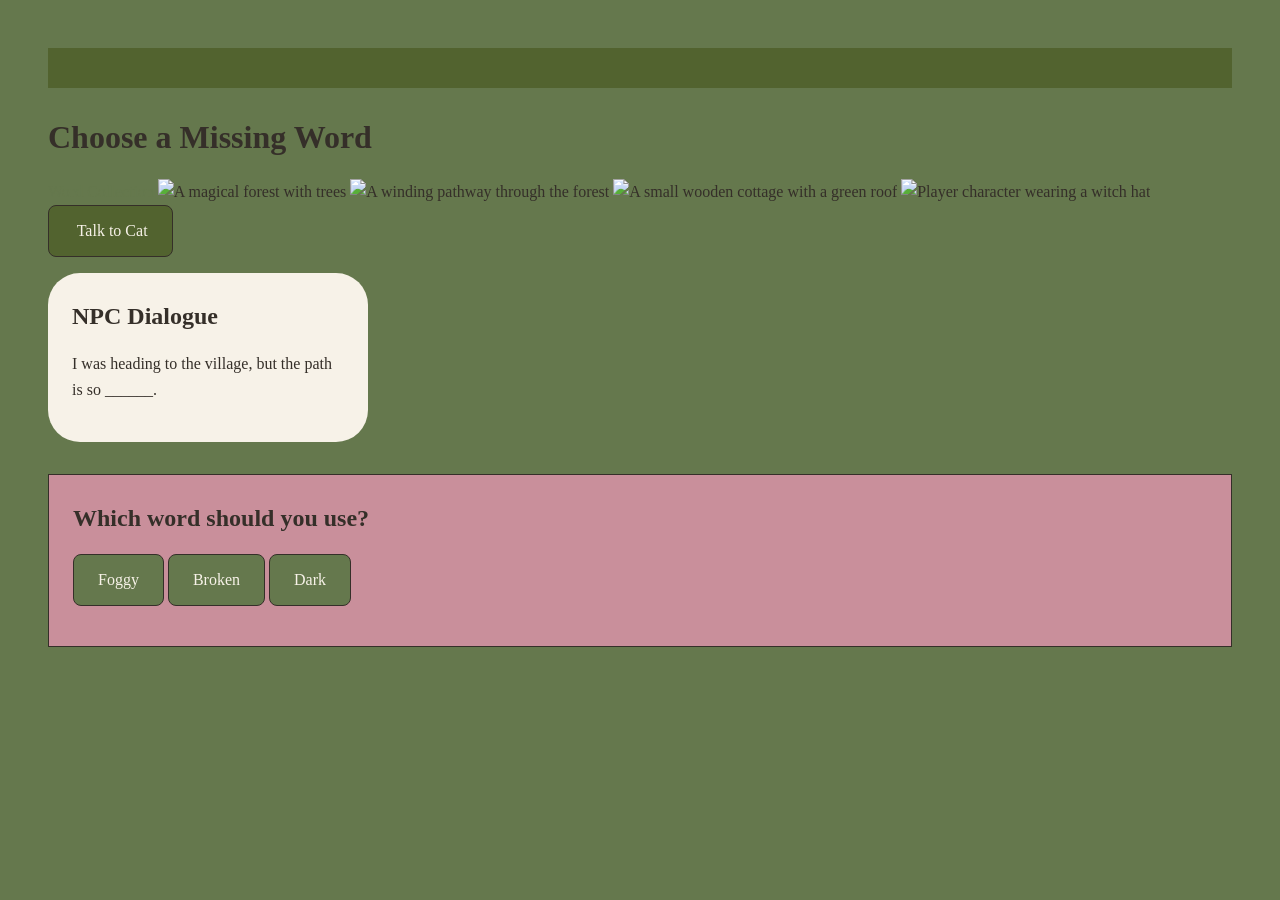
==== choose-word.html @ 4e04b7d5 "Add HTML structure and base CSS" ====
<!doctype html>
<html lang="en">
  <head>
    <meta charset="UTF-8" />
    <meta name="viewport" content="width=device-width, initial-scale=1.0" />
    <title>My Project</title>
    <link rel="stylesheet" href="style.css" />
  </head>
  <body>
    <!-- START BELOW -->
      <!-- MAIN GAME CONTENT -->

    <main>

        <!-- FOREST ENVIRONMENT -->

        <section id="forest">

            <h1>Choose a Missing Word</h1>

            <!-- WORD COLLECTION -->

            <a href="word-collection.html">

                Word Collection

            </a>

            <!-- FOREST BACKGROUND -->

            <img src="images/forest.png"

                 alt="A magical forest with trees">

            <!-- FOREST PATHWAY -->

            <img src="images/pathway.png"

                 alt="A winding pathway through the forest">

            <!-- WITCH'S COTTAGE -->

            <img src="images/cottage.png"

                 alt="A small wooden cottage with a green roof">

            <!-- PLAYER CHARACTER -->

            <img src="images/player.png"

                 alt="Player character wearing a witch hat">

            <!-- NPC CAT CHARACTER -->

            <button type="button">

                <img src="images/npc-cat.png" alt="">

                Talk to Cat

            </button>

            <!-- NPC DIALOGUE -->

            <section id="dialogue">

                <h2>NPC Dialogue</h2>

                <p>

                    I was heading to the village,

                    but the path is so ______.

                </p>

            </section>

            <!-- WORD SELECTION -->

            <section id="word-selection">

                <h2>Which word should you use?</h2>

                <!-- AVAILABLE WORD CHOICES -->

                <button type="button">Foggy</button>

                <button type="button">Broken</button>

                <button type="button">Dark</button>

            </section>

        </section>

    </main>

</body>

</html>
---- style.css ----
/* === RESET === */
*,
*::before,
*::after {
  margin: 0;
  padding: 0;
  box-sizing: border-box;
}

/* START BELOW */
/* IMPORT FONTS */

@import url('https://fonts.googleapis.com/css2?family=Cinzel+Decorative&family=Merriweather&display=swap');

/* WORDFALL COLOR PALETTE AND SPACING */

:root {

    --primary: #65784D;

    --accent: #C98F9B;

    --background: #F7F2E8;

    --text: #352F29;

    --spacing-unit: 8px;

}

/* BODY STYLING */

body {

    background-color: var(--background);

    color: var(--text);

    font-family: 'Merriweather', serif;

    font-size: 16px;

    line-height: 1.6;

}

/* HEADINGS */

h1,

h2,

h3 {

    font-family: 'Cinzel Decorative', serif;

    color: var(--text);

    margin-bottom: 16px;

}

h1 {

    font-size: 32px;

}

h2 {

    font-size: 24px;

}

h3 {

    font-size: 20px;

}

/* PARAGRAPHS */

p {

    margin-bottom: 16px;

}

/* HEADER */

header {

    background-color: var(--primary);

    padding: 24px;

    border-bottom: 2px solid var(--text);

}

/* MAIN CONTENT */

main {

    padding: 24px;

}

/* SECTIONS */

section {

    background-color: var(--background);

    padding: 24px;

    margin-bottom: 32px;

    border: 1px solid var(--primary);

}

/* BUTTONS */

button {

    background-color: var(--primary);

    color: var(--background);

    font-family: 'Merriweather', serif;

    font-size: 16px;

    padding: 16px 24px;

    border: 1px solid var(--text);

    border-radius: 8px;

    cursor: pointer;

    margin-bottom: 16px;

}

/* LINKS */

a {

    color: var(--primary);

    font-family: 'Merriweather', serif;

}

/* ACCENT SECTIONS */

#dialogue,

#definition,

#word-selection,

#missing-word {

    background-color: var(--accent);

    padding: 24px;

    border: 1px solid var(--text);

}

/* IMAGES */

img {

    max-width: 100%;

    height: auto;

} /* === WORDFALL GAME COLORS === */

/* Main gameplay background */

body:has(#forest) {

    background-color: #65784D;

}

/* Forest environment */

#forest {

    background-color: #65784D;

    border: none;

}

/* Dark green top bar */

#forest::before {

    content: "";

    display: block;

    background-color: #52632F;

    height: 40px;

    margin-bottom: 24px;

}

/* NPC dialogue bubble */

#dialogue {

    background-color: #F7F2E8;

    color: #352F29;

    border: none;

    border-radius: 32px;

    max-width: 320px;

}

/* Collectible words */

.collectible-word {

    background-color: #C98F9B;

    color: #352F29;

    border: none;

    border-radius: 24px;

}

/* Word Collection button */

#forest > button:first-of-type {

    background-color: #52632F;

    color: #F7F2E8;

}
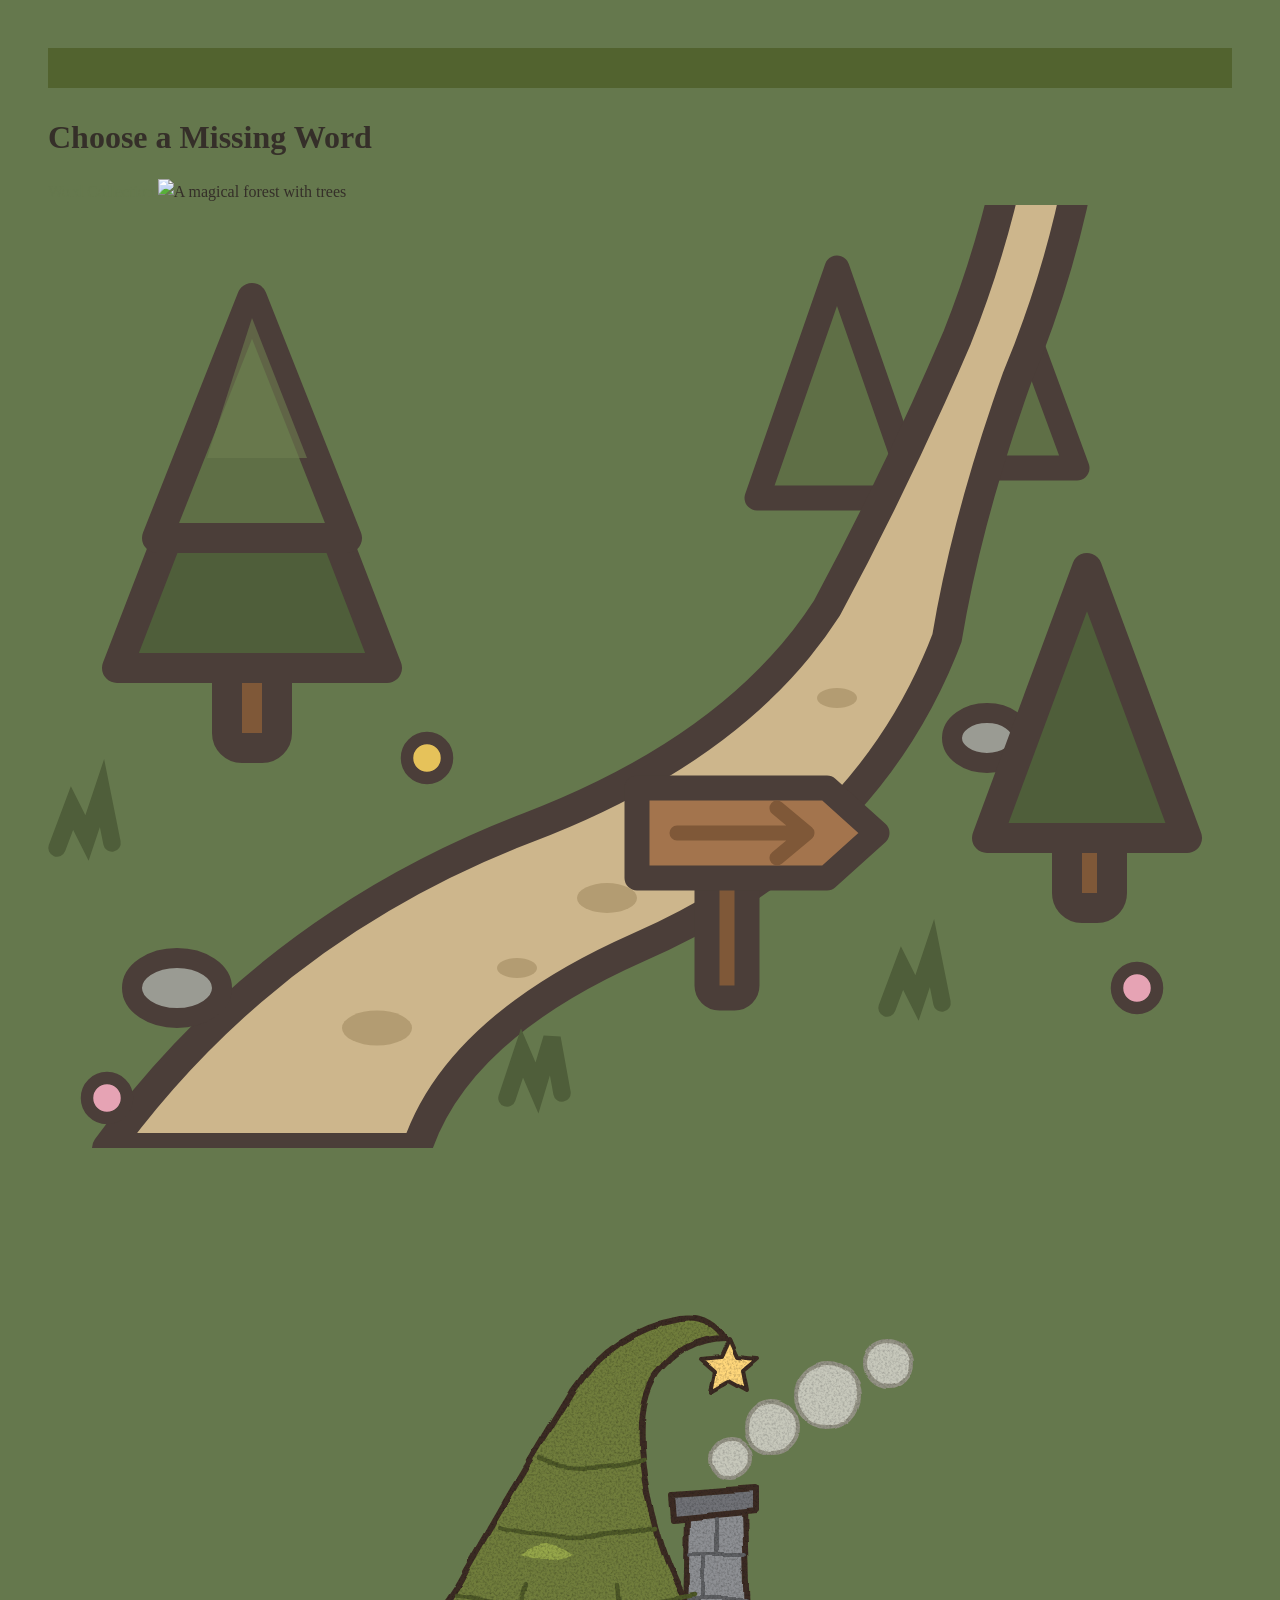
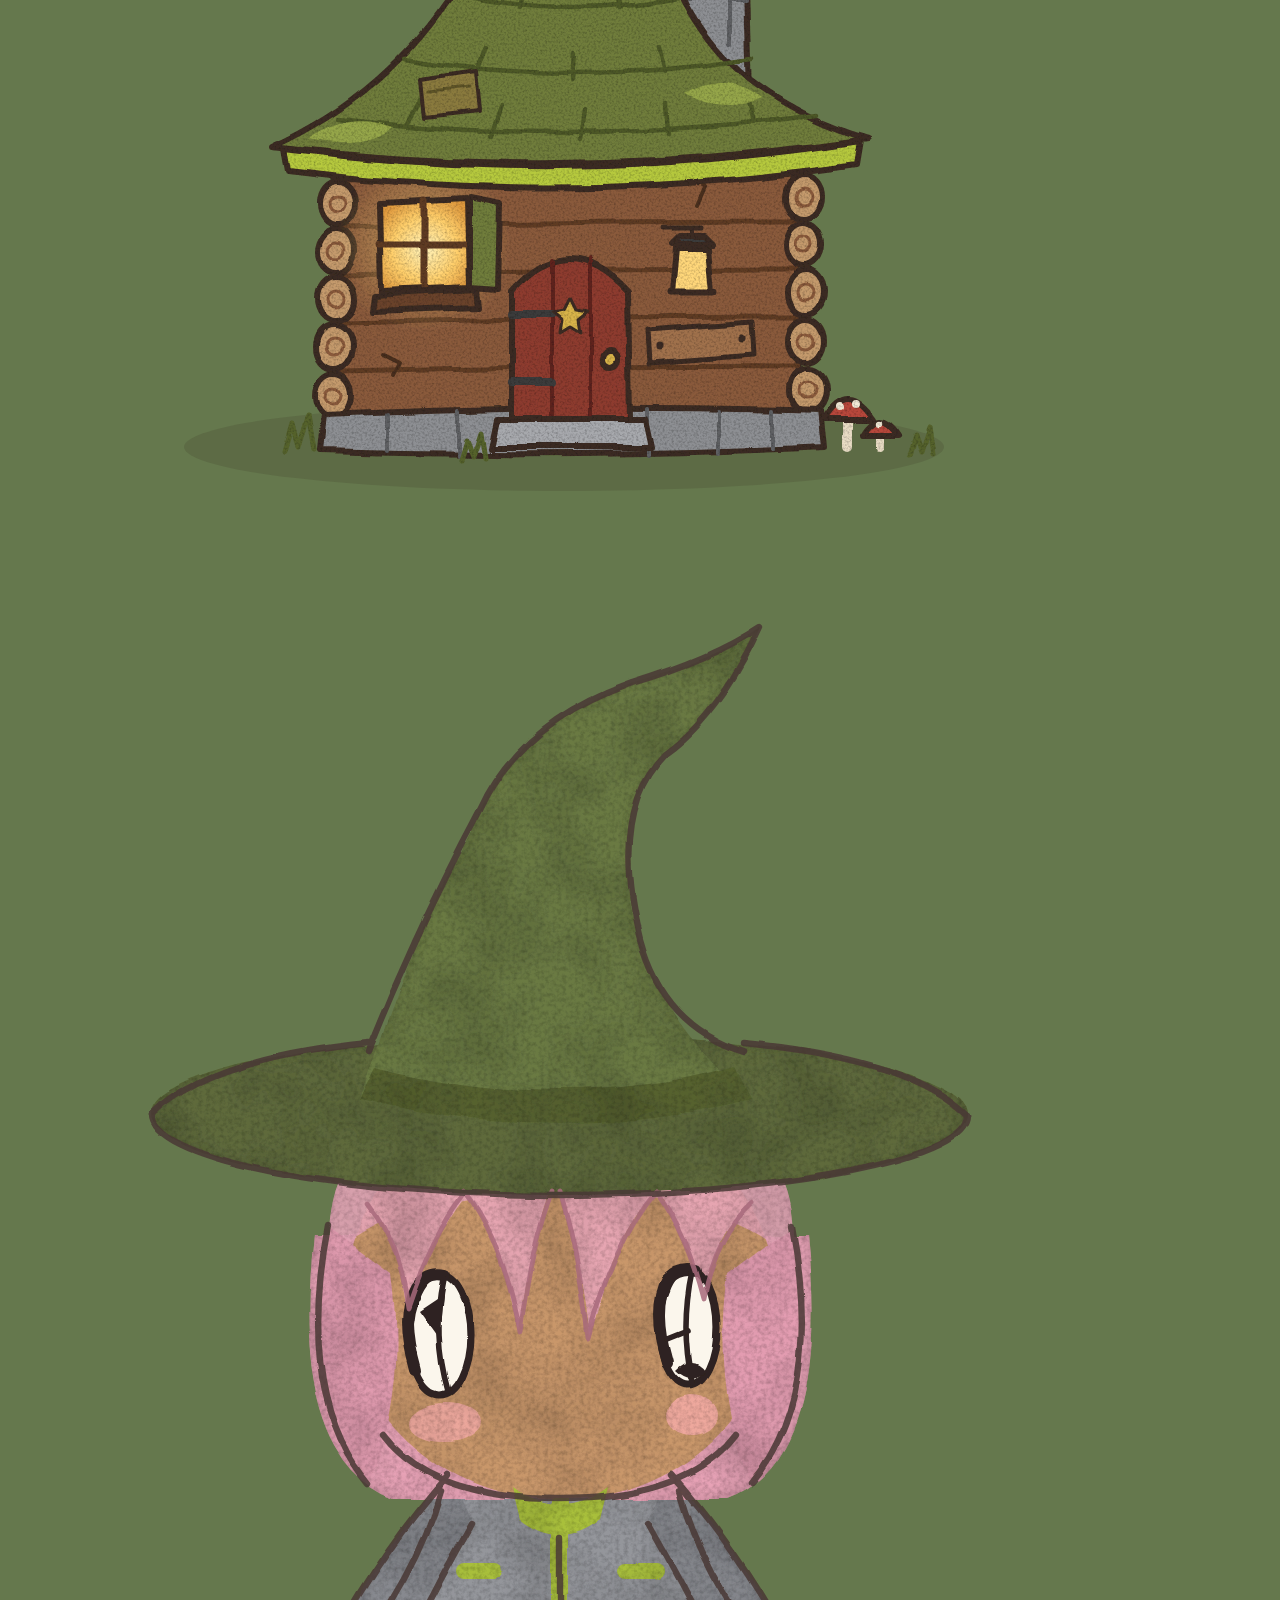
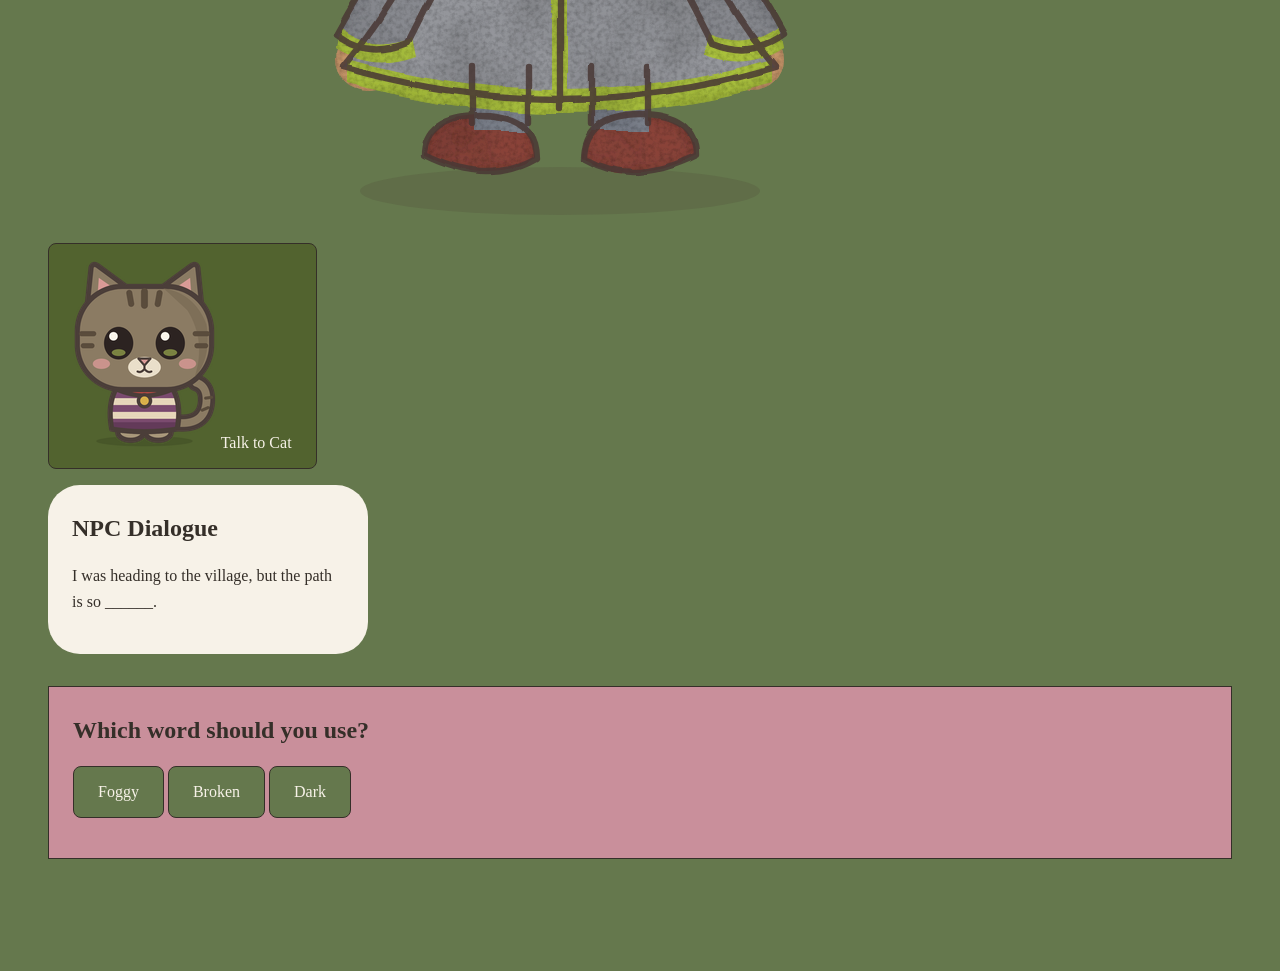
==== commit dc06345c: "added all wordfall images and book navigation" ====
--- a/choose-word.html
+++ b/choose-word.html
@@ -40,13 +40,13 @@
 
             <!-- WITCH'S COTTAGE -->
 
-            <img src="images/cottage.png"
+            <img src="images/cottage.svg"
 
                  alt="A small wooden cottage with a green roof">
 
             <!-- PLAYER CHARACTER -->
 
-            <img src="images/player.png"
+            <img src="images/player.svg"
 
                  alt="Player character wearing a witch hat">
 
--- a/style.css
+++ b/style.css
@@ -254,4 +254,104 @@
 
     color: #F7F2E8;
 
+}
+/* === WORD COLLECTION PAGE === */
+
+/* Green background outside the inventory */
+
+body:has(#word-collection) {
+
+    background-color: var(--primary);
+
+}
+
+/* Cream-colored Word Collection panel */
+
+#word-collection {
+
+    background-color: var(--background);
+
+    padding: 24px;
+
+    border: 1px solid var(--primary);
+
+}
+
+/* Pink description box */
+
+#word-collection > p {
+
+    background-color: var(--accent);
+
+    color: var(--text);
+
+    padding: 16px;
+
+    margin-bottom: 24px;
+
+}
+
+/* Pink inventory word buttons */
+
+#inventory button {
+
+    background-color: var(--accent);
+
+    color: var(--text);
+
+    border: none;
+
+    border-radius: 0;
+
+}
+
+/* Empty inventory slots */
+
+#inventory button:disabled {
+
+    background-color: var(--accent);
+
+    opacity: 0.6;
+
+}
+
+/* Cream inventory area */
+
+#inventory {
+
+    background-color: var(--background);
+
+    border: none;
+
+}
+
+/* Pink definition box */
+
+#definition {
+
+    background-color: var(--accent);
+
+    color: var(--text);
+
+}
+/* WORD COLLECTION BOOK BUTTON */
+
+.book-button {
+
+    display: inline-block;
+
+    background-color: transparent;
+
+    padding: 8px;
+
+    border: none;
+
+}
+
+.book-button img {
+
+    width: 48px;
+
+    height: auto;
+
 }
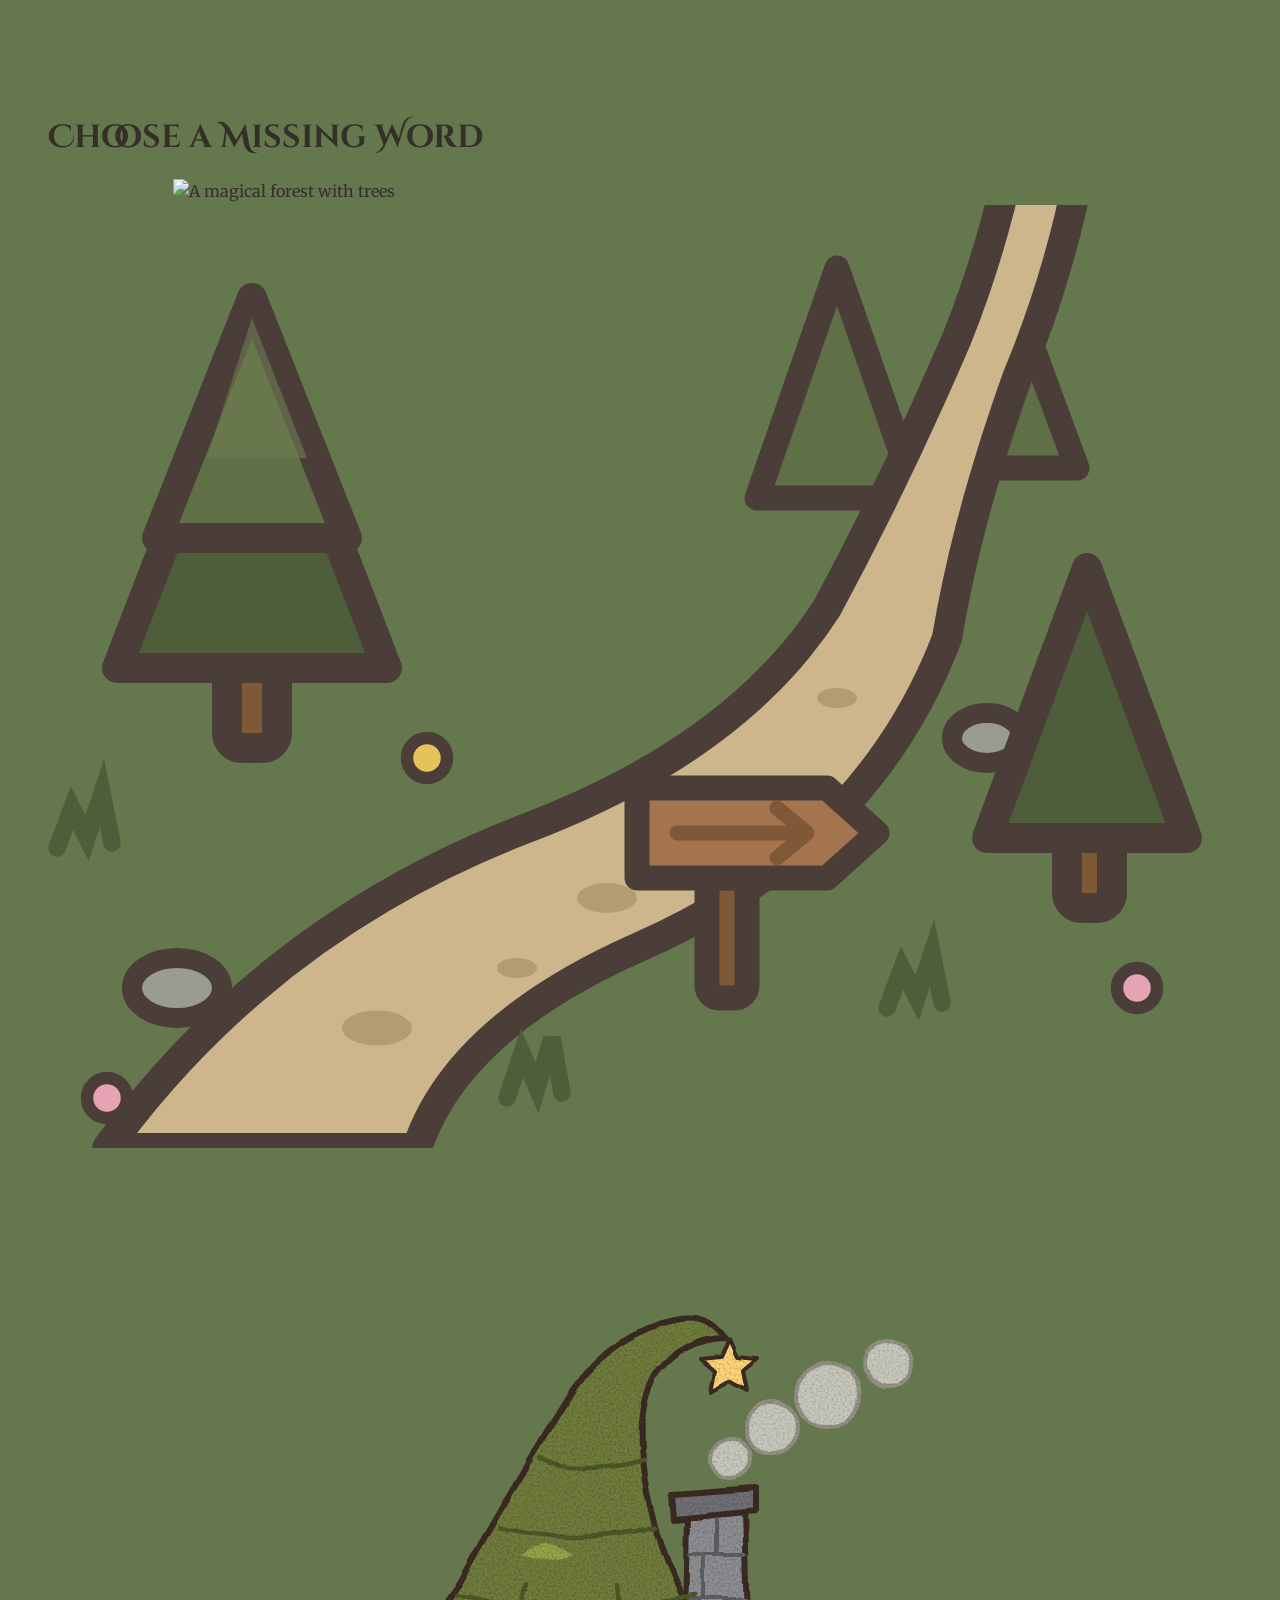
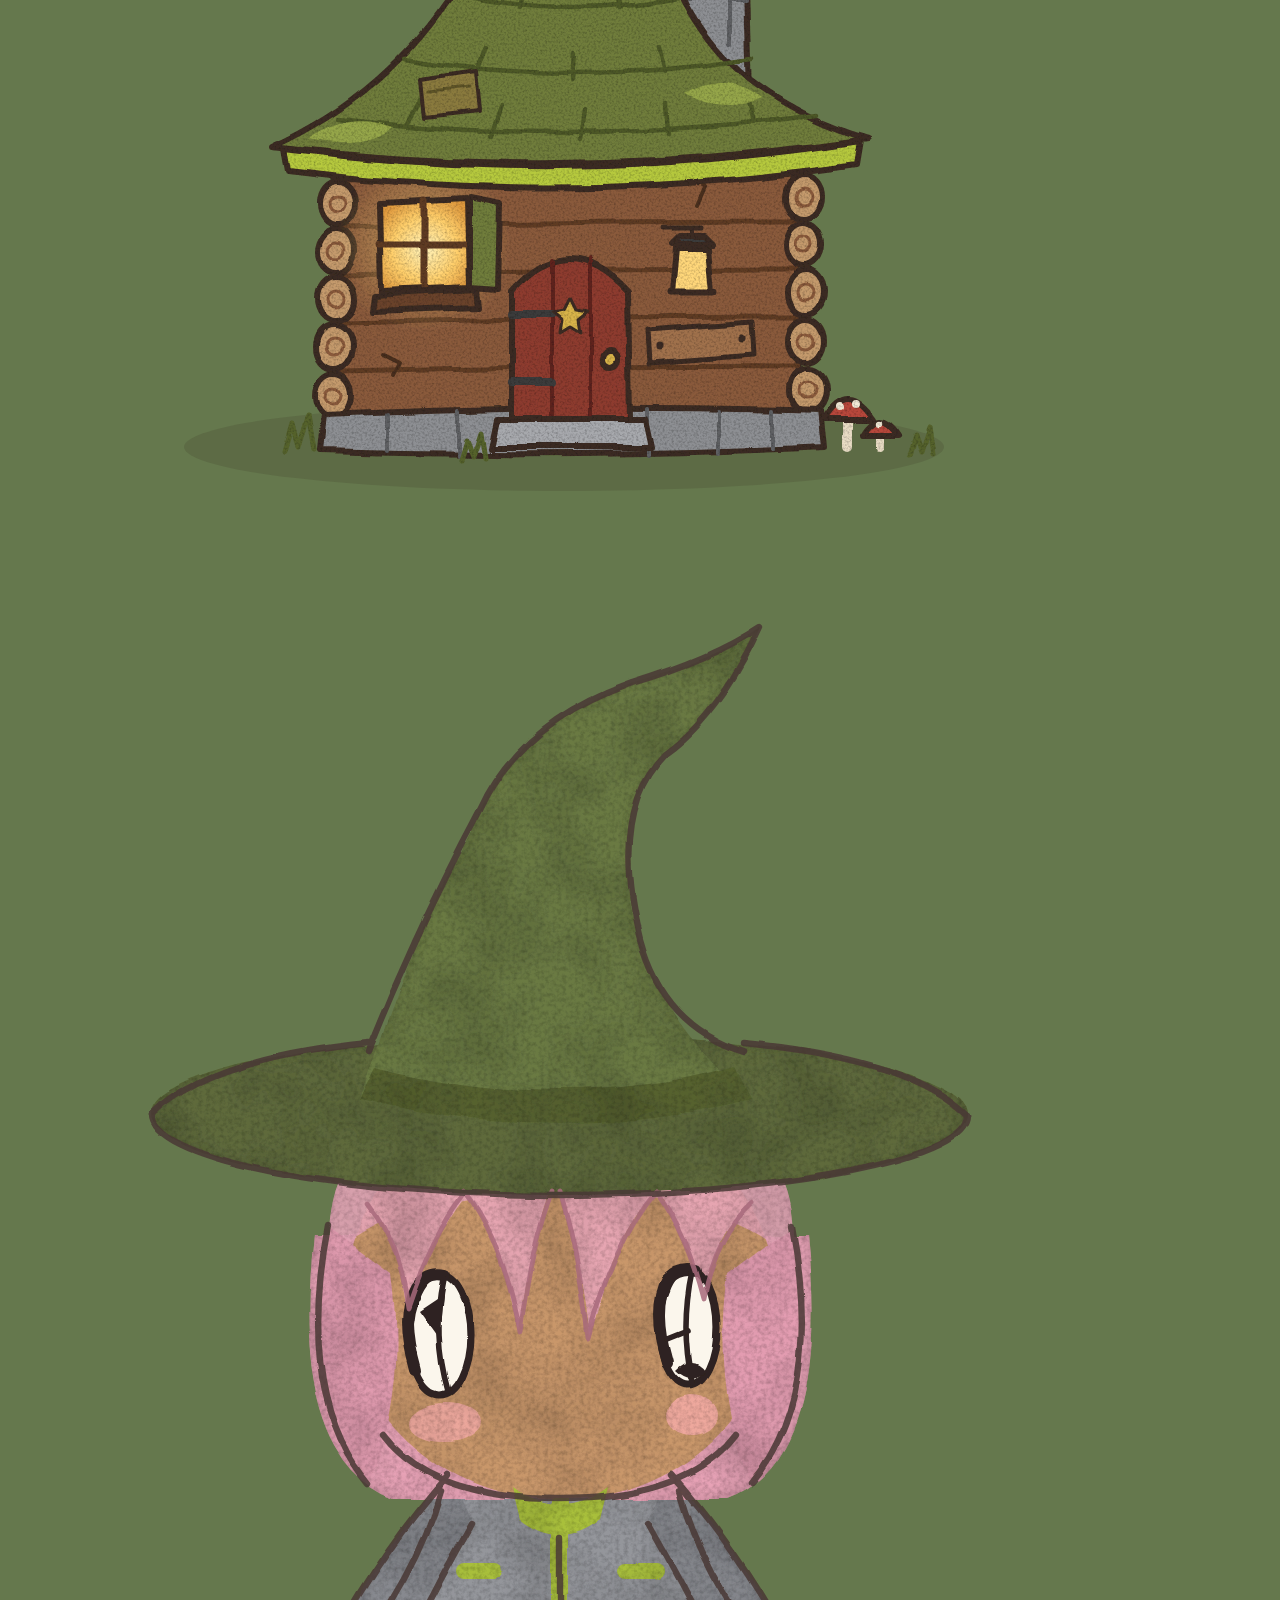
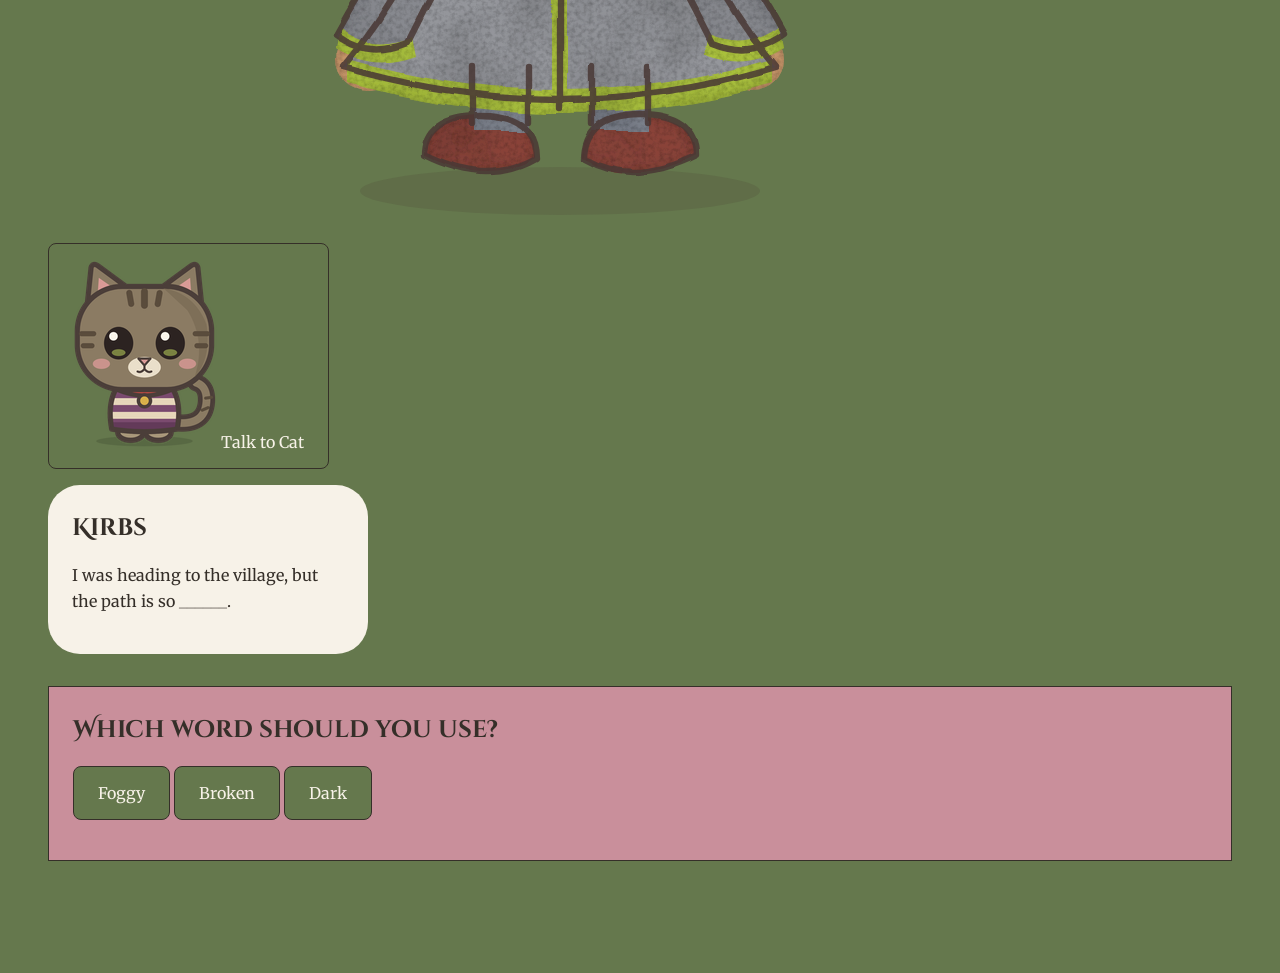
==== commit 15fa94a8: "Changed button to links and made CSS colors consistant" ====
--- a/choose-word.html
+++ b/choose-word.html
@@ -64,7 +64,7 @@
 
             <section id="dialogue">
 
-                <h2>NPC Dialogue</h2>
+                <h2>Kirbs</h2>
 
                 <p>
 
--- a/style.css
+++ b/style.css
@@ -1,3 +1,5 @@
+/* IMPORT FONTS */
+@import url('https://fonts.googleapis.com/css2?family=Cinzel+Decorative&family=Merriweather&display=swap');
 /* === RESET === */
 *,
 *::before,
@@ -8,9 +10,7 @@
 }
 
 /* START BELOW */
-/* IMPORT FONTS */
-
-@import url('https://fonts.googleapis.com/css2?family=Cinzel+Decorative&family=Merriweather&display=swap');
+
 
 /* WORDFALL COLOR PALETTE AND SPACING */
 
@@ -186,7 +186,7 @@
 
 body:has(#forest) {
 
-    background-color: #65784D;
+    background-color: var(--primary);
 
 }
 
@@ -194,7 +194,7 @@
 
 #forest {
 
-    background-color: #65784D;
+    background-color: var(--primary);
 
     border: none;
 
@@ -208,7 +208,7 @@
 
     display: block;
 
-    background-color: #52632F;
+    background-color: var(--primary);
 
     height: 40px;
 
@@ -250,7 +250,7 @@
 
 #forest > button:first-of-type {
 
-    background-color: #52632F;
+    background-color: var(--primary);
 
     color: #F7F2E8;
 
@@ -354,4 +354,41 @@
 
     height: auto;
 
+}
+/* === WORDFALL INVENTORY TILES === */
+
+/* Space between inventory words */
+
+#content-container button {
+
+    background-color: var(--accent);
+
+    color: var(--text);
+
+    border: none;
+
+    border-radius: 0;
+
+    padding: 16px;
+
+    margin-right: 16px;
+
+    margin-bottom: 16px;
+
+    font-family: 'Merriweather', serif;
+
+    font-size: 16px;
+
+}
+/* START ADVENTURE LINK */
+.start-button {
+    display: inline-block;
+    background-color: var(--primary);
+    color: var(--background);
+    font-family: 'Merriweather', serif;
+    font-size: 16px;
+    padding: 16px 24px;
+    border: 1px solid var(--text);
+    border-radius: 8px;
+    text-decoration: none;
 }
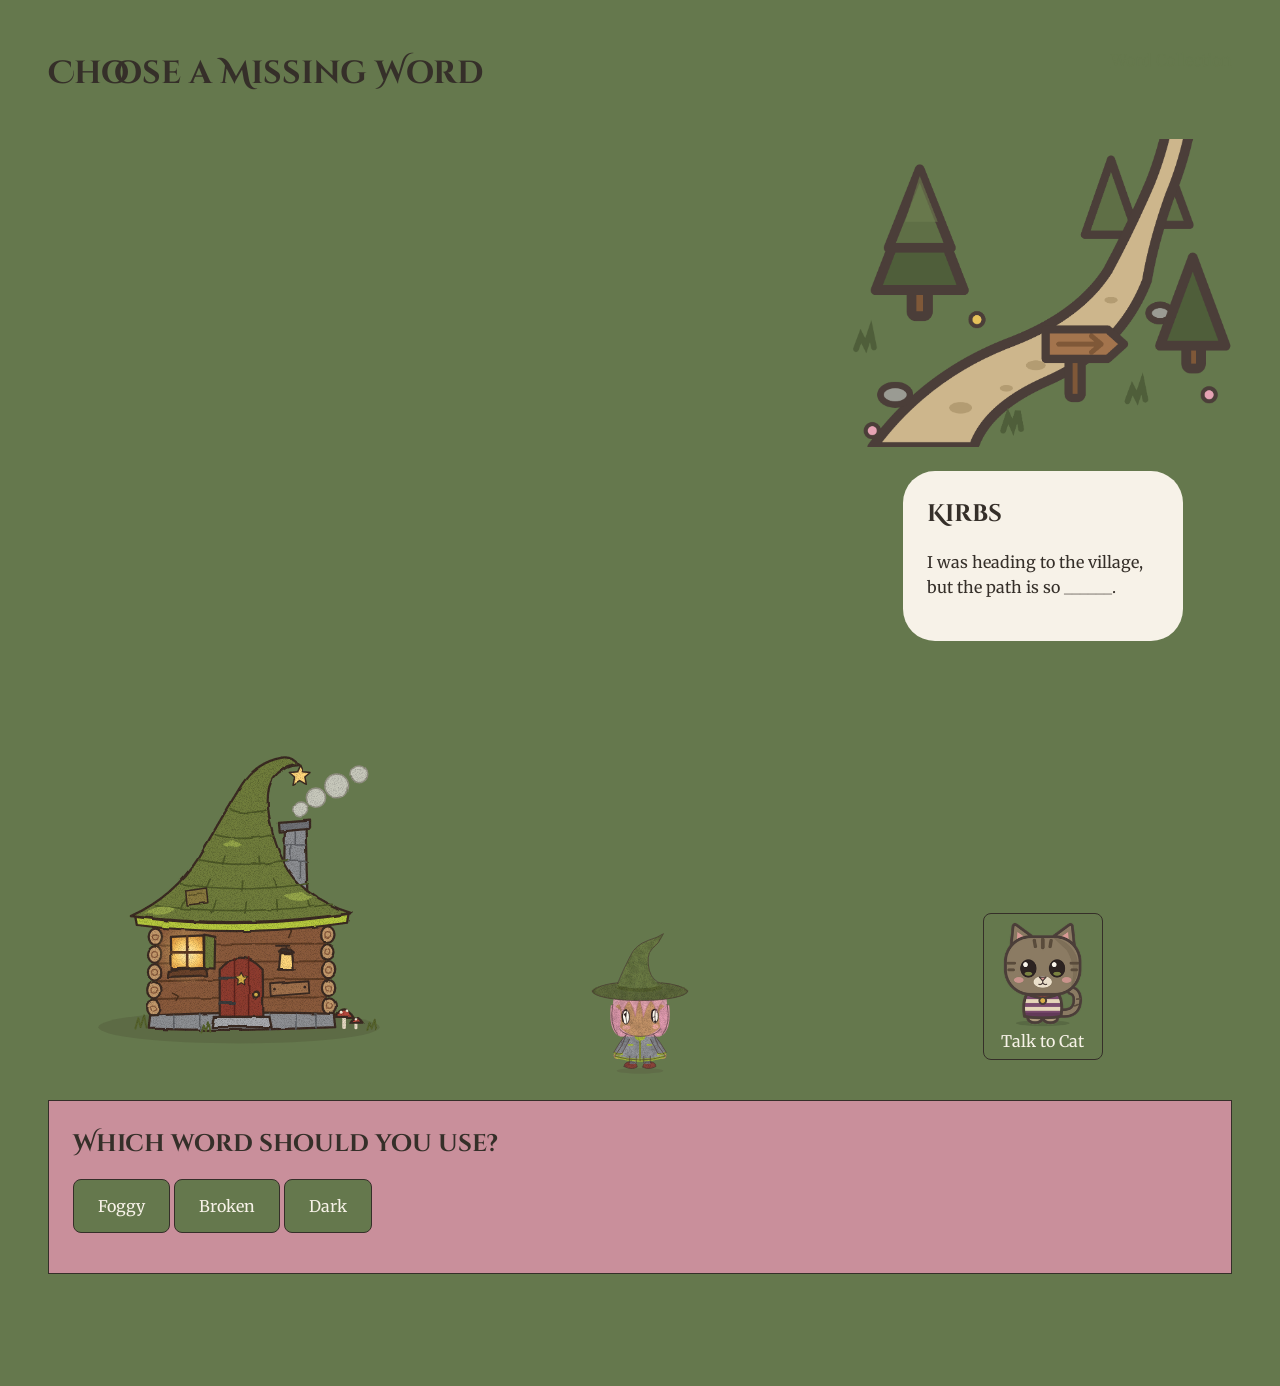
==== commit 32a2b537: "worked on CSS grid" ====
--- a/choose-word.html
+++ b/choose-word.html
@@ -10,11 +10,11 @@
     <!-- START BELOW -->
       <!-- MAIN GAME CONTENT -->
 
-    <main>
+    <main class="page">
 
         <!-- FOREST ENVIRONMENT -->
 
-        <section id="forest">
+        <section id="forest" class="choose-word-grid">
 
             <h1>Choose a Missing Word</h1>
 
@@ -28,36 +28,29 @@
 
             <!-- FOREST BACKGROUND -->
 
-            <img src="images/forest.png"
-
-                 alt="A magical forest with trees">
-
             <!-- FOREST PATHWAY -->
 
-            <img src="images/pathway.png"
-
-                 alt="A winding pathway through the forest">
+            <img class="pathway"
+           src="images/pathway.png"
+           alt="A winding pathway through the forest">
 
             <!-- WITCH'S COTTAGE -->
 
-            <img src="images/cottage.svg"
-
-                 alt="A small wooden cottage with a green roof">
+            <img class="cottage"
+              src="images/cottage.svg"
+             alt="A small wooden cottage with a green roof">
 
             <!-- PLAYER CHARACTER -->
 
-            <img src="images/player.svg"
-
-                 alt="Player character wearing a witch hat">
+            <img class="player"
+             src="images/player.svg"
+             alt="Player character wearing a witch hat">
 
             <!-- NPC CAT CHARACTER -->
 
-            <button type="button">
-
-                <img src="images/npc-cat.png" alt="">
-
+            <button type="button" class="npc">
+               <img src="images/npc-cat.png" alt="">
                 Talk to Cat
-
             </button>
 
             <!-- NPC DIALOGUE -->
--- a/style.css
+++ b/style.css
@@ -1,5 +1,44 @@
 /* IMPORT FONTS */
 @import url('https://fonts.googleapis.com/css2?family=Cinzel+Decorative&family=Merriweather&display=swap');
+/* LAYOUT PLAN
+
+   Two-dimensional (using CSS Grid):
+
+   - Gameplay pages (Meet NPC, Explore, Choose Word, Story Continues):
+     Use a shared forest grid to arrange the cottage, pathway,
+     player character, NPC cat, and interactive elements.
+
+   - Meet NPC:
+     Position the NPC dialogue bubble above the cat character.
+
+   - Explore:
+     Position the collectible word within the forest environment.
+
+   - Choose Word:
+     Arrange the dialogue bubble and word-selection panel
+     within the forest environment.
+
+   - Story Continues:
+     Keep the NPC dialogue positioned near the cat character.
+
+   - Word Collection:
+     Arrange vocabulary words into rows and columns
+     using CSS Grid.
+
+   One-dimensional or fine as-is:
+
+   - Landing Page:
+     Wordfall title, story premise, Start Adventure link,
+     and How It Works section can remain vertically stacked.
+
+   - Word Collection:
+     Page heading, description, and definition section
+     can remain in normal document flow.
+
+   - NPC Dialogue:
+     Text inside dialogue bubbles can remain in normal flow.
+
+*/
 /* === RESET === */
 *,
 *::before,
@@ -391,4 +430,386 @@
     border: 1px solid var(--text);
     border-radius: 8px;
     text-decoration: none;
+}
+/* === ASSIGNMENT 7: PAGE GRID === */
+
+.page {
+    display: grid;
+    grid-template-columns: minmax(0, 1fr);
+    gap: 24px;
+}
+/* Inventory: auto-fit grid lets word tiles form columns and wrap on smaller screens */
+#content-container {
+    display: grid;
+    grid-template-columns: repeat(auto-fit, minmax(120px, 1fr));
+    gap: 16px;
+}
+/* Meet NPC: named areas position the forest elements to match my desktop mockup */
+.meet-npc-grid {
+    display: grid;
+
+    grid-template-columns: 1fr 1fr 1fr;
+
+    grid-template-areas:
+        "title title book"
+        ". . pathway"
+        ". player dialogue"
+        "cottage player npc"
+        ". . word";
+
+    gap: 24px;
+}
+
+/* Assign each element to its grid area */
+
+.meet-npc-grid h1 {
+    grid-area: title;
+}
+
+.meet-npc-grid .book-button {
+    grid-area: book;
+    justify-self: end;
+}
+
+.meet-npc-grid .pathway {
+    grid-area: pathway;
+    width: 100%;
+}
+
+.meet-npc-grid .cottage {
+    grid-area: cottage;
+    width: 100%;
+}
+
+.meet-npc-grid .player {
+    grid-area: player;
+    width: 120px;
+    justify-self: center;
+    align-self: end;
+}
+
+/* NPC: keep the cat smaller to match my Figma mockup */
+.meet-npc-grid .npc {
+    grid-area: npc;
+    justify-self: center;
+    align-self: end;
+    width: 120px;
+    padding: 8px;
+}
+
+/* Make the cat image smaller */
+.meet-npc-grid .npc img {
+    width: 80px;
+    height: auto;
+}
+
+/* Dialogue: align the speech bubble above the NPC */
+.meet-npc-grid #dialogue {
+    grid-area: dialogue;
+    align-self: end;
+    justify-self: center;
+    width: 100%;
+    max-width: 280px;
+}
+
+/* Foggy: place the collectible word near the foggy pathway */
+.meet-npc-grid .collectible-word {
+    grid-area: pathway;
+    justify-self: end;
+    align-self: end;
+    margin-bottom: 8px;
+}
+/* Explore: named areas arrange the pathway, characters, and collectible word */
+.explore-grid {
+    display: grid;
+
+    grid-template-columns: 1fr 1fr 1fr;
+
+    grid-template-areas:
+        "title title book"
+        ". . pathway"
+        ". player word"
+        "cottage player npc";
+
+    gap: 24px;
+}
+
+/* Assign elements to their grid areas */
+
+.explore-grid h1 {
+    grid-area: title;
+}
+
+.explore-grid .book-button {
+    grid-area: book;
+    justify-self: end;
+}
+
+.explore-grid .pathway {
+    grid-area: pathway;
+    width: 100%;
+}
+
+.explore-grid .cottage {
+    grid-area: cottage;
+    width: 100%;
+    align-self: end;
+}
+
+.explore-grid .player {
+    grid-area: player;
+    width: 120px;
+    justify-self: center;
+    align-self: end;
+}
+
+.explore-grid .npc {
+    grid-area: npc;
+    justify-self: center;
+    align-self: end;
+    width: 120px;
+    padding: 8px;
+}
+
+.explore-grid .npc img {
+    width: 80px;
+    height: auto;
+}
+
+.explore-grid #missing-word {
+    grid-area: word;
+    justify-self: center;
+    align-self: start;
+}
+/* Explore: keep the collectible word small like my Figma mockup */
+.explore-grid #missing-word {
+    grid-area: pathway;
+    justify-self: end;
+    align-self: end;
+
+    background-color: transparent;
+    border: none;
+    padding: 0;
+}
+
+/* Hide the instruction heading visually */
+.explore-grid #missing-word h2 {
+    position: absolute;
+    width: 1px;
+    height: 1px;
+    padding: 0;
+    margin: -1px;
+    overflow: hidden;
+    clip-path: inset(50%);
+    white-space: nowrap;
+}
+
+/* Make Foggy a small pink collectible */
+.explore-grid #missing-word button {
+    background-color: var(--accent);
+    color: var(--text);
+    border: none;
+    border-radius: 24px;
+    padding: 8px 16px;
+}
+/* Choose Word: named areas arrange the forest and word choices like my mockup */
+.choose-word-grid {
+    display: grid;
+
+    grid-template-columns: 1fr 1fr 1fr;
+
+    grid-template-areas:
+        "title title book"
+        ". . pathway"
+        ". . dialogue"
+        "cottage player npc"
+        "choices choices choices";
+
+    gap: 24px;
+}
+
+/* Assign elements to their grid areas */
+
+.choose-word-grid h1 {
+    grid-area: title;
+}
+
+.choose-word-grid > a {
+    grid-area: book;
+    justify-self: end;
+}
+
+.choose-word-grid .pathway {
+    grid-area: pathway;
+    width: 100%;
+}
+
+.choose-word-grid .cottage {
+    grid-area: cottage;
+    width: 100%;
+    align-self: end;
+}
+
+.choose-word-grid .player {
+    grid-area: player;
+    width: 120px;
+    justify-self: center;
+    align-self: end;
+}
+
+.choose-word-grid .npc {
+    grid-area: npc;
+    width: 120px;
+    padding: 8px;
+    justify-self: center;
+    align-self: end;
+}
+
+.choose-word-grid .npc img {
+    width: 80px;
+    height: auto;
+}
+
+.choose-word-grid #dialogue {
+    grid-area: dialogue;
+    justify-self: center;
+    align-self: end;
+    width: 100%;
+    max-width: 280px;
+}
+
+.choose-word-grid #word-selection {
+    grid-area: choices;
+}
+/* Choose Word: named areas arrange the forest and word choices like my mockup */
+.choose-word-grid {
+    display: grid;
+
+    grid-template-columns: 1fr 1fr 1fr;
+
+    grid-template-areas:
+        "title title book"
+        ". . pathway"
+        ". . dialogue"
+        "cottage player npc"
+        "choices choices choices";
+
+    gap: 24px;
+}
+
+/* Assign elements to their grid areas */
+
+.choose-word-grid h1 {
+    grid-area: title;
+}
+
+.choose-word-grid > a {
+    grid-area: book;
+    justify-self: end;
+}
+
+.choose-word-grid .pathway {
+    grid-area: pathway;
+    width: 100%;
+}
+
+.choose-word-grid .cottage {
+    grid-area: cottage;
+    width: 100%;
+    align-self: end;
+}
+
+.choose-word-grid .player {
+    grid-area: player;
+    width: 120px;
+    justify-self: center;
+    align-self: end;
+}
+
+.choose-word-grid .npc {
+    grid-area: npc;
+    width: 120px;
+    padding: 8px;
+    justify-self: center;
+    align-self: end;
+}
+
+.choose-word-grid .npc img {
+    width: 80px;
+    height: auto;
+}
+
+.choose-word-grid #dialogue {
+    grid-area: dialogue;
+    justify-self: center;
+    align-self: end;
+    width: 100%;
+    max-width: 280px;
+}
+
+.choose-word-grid #word-selection {
+    grid-area: choices;
+}
+/* Story Continues: named areas arrange the restored forest and final NPC dialogue */
+.story-grid {
+    display: grid;
+    grid-template-columns: 1fr 1fr 1fr;
+
+    grid-template-areas:
+        "title title book"
+        ". . pathway"
+        ". . dialogue"
+        "cottage player npc";
+
+    gap: 24px;
+}
+
+/* Assign elements to their grid areas */
+
+.story-grid h1 {
+    grid-area: title;
+}
+
+.story-grid .book-button {
+    grid-area: book;
+    justify-self: end;
+}
+
+.story-grid .pathway {
+    grid-area: pathway;
+    width: 100%;
+}
+
+.story-grid .cottage {
+    grid-area: cottage;
+    width: 100%;
+    align-self: end;
+}
+
+.story-grid .player {
+    grid-area: player;
+    width: 120px;
+    justify-self: center;
+    align-self: end;
+}
+
+.story-grid .npc {
+    grid-area: npc;
+    width: 120px;
+    padding: 8px;
+    justify-self: center;
+    align-self: end;
+}
+
+.story-grid .npc img {
+    width: 80px;
+    height: auto;
+}
+
+.story-grid #dialogue {
+    grid-area: dialogue;
+    justify-self: center;
+    align-self: end;
+    width: 100%;
+    max-width: 280px;
 }
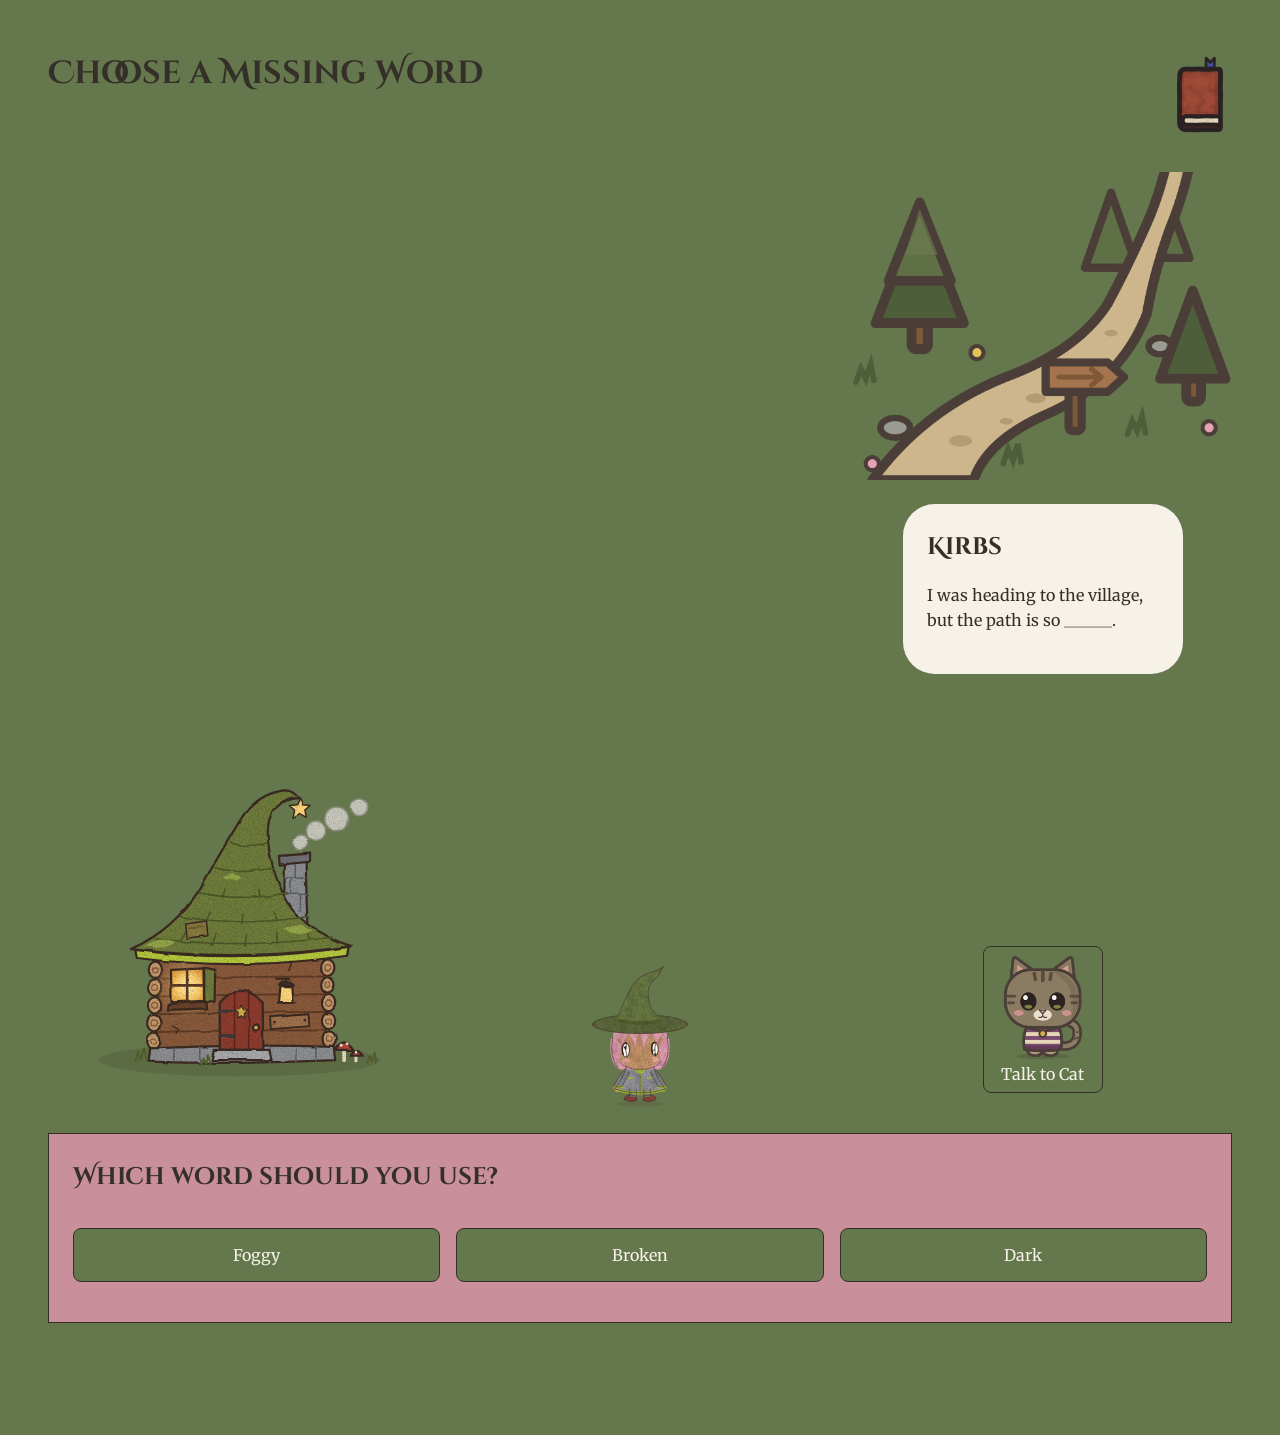
==== commit 73919ec5: "Add responsive CSS Grid layouts to Wordfall gameplay pages" ====
--- a/choose-word.html
+++ b/choose-word.html
@@ -18,13 +18,10 @@
 
             <h1>Choose a Missing Word</h1>
 
-            <!-- WORD COLLECTION -->
-
-            <a href="word-collection.html">
-
-                Word Collection
-
-            </a>
+           <!-- Word Collection book navigation -->
+          <a href="word-collection.html" class="book-button">
+        <img src="images/book-closed.png" alt="Open Word Collection">
+        </a>
 
             <!-- FOREST BACKGROUND -->
 
--- a/style.css
+++ b/style.css
@@ -613,21 +613,37 @@
     padding: 8px 16px;
 }
 /* Choose Word: named areas arrange the forest and word choices like my mockup */
+/* Mobile: arrange the forest into two columns */
 .choose-word-grid {
     display: grid;
-
-    grid-template-columns: 1fr 1fr 1fr;
+    grid-template-columns: repeat(2, minmax(0, 1fr));
 
     grid-template-areas:
-        "title title book"
-        ". . pathway"
-        ". . dialogue"
-        "cottage player npc"
-        "choices choices choices";
-
-    gap: 24px;
-}
-
+        "title book"
+        "pathway pathway"
+        "dialogue dialogue"
+        "cottage cottage"
+        "player npc"
+        "choices choices";
+
+    gap: 16px;
+}
+
+/* Desktop: restore the three-column forest layout */
+@media (min-width: 768px) {
+    .choose-word-grid {
+        grid-template-columns: repeat(3, minmax(0, 1fr));
+
+        grid-template-areas:
+            "title title book"
+            ". . pathway"
+            ". . dialogue"
+            "cottage player npc"
+            "choices choices choices";
+
+        gap: 24px;
+    }
+}
 /* Assign elements to their grid areas */
 
 .choose-word-grid h1 {
@@ -644,10 +660,19 @@
     width: 100%;
 }
 
+/* Mobile: keep the cottage from becoming too large */
 .choose-word-grid .cottage {
     grid-area: cottage;
     width: 100%;
-    align-self: end;
+    max-width: 200px;
+    justify-self: center;
+    align-self: end;
+}
+/* Desktop: allow the cottage to grow within its Grid column */
+@media (min-width: 768px) {
+    .choose-word-grid .cottage {
+        max-width: none;
+    }
 }
 
 .choose-word-grid .player {
@@ -681,21 +706,7 @@
 .choose-word-grid #word-selection {
     grid-area: choices;
 }
-/* Choose Word: named areas arrange the forest and word choices like my mockup */
-.choose-word-grid {
-    display: grid;
-
-    grid-template-columns: 1fr 1fr 1fr;
-
-    grid-template-areas:
-        "title title book"
-        ". . pathway"
-        ". . dialogue"
-        "cottage player npc"
-        "choices choices choices";
-
-    gap: 24px;
-}
+
 
 /* Assign elements to their grid areas */
 
@@ -713,12 +724,6 @@
     width: 100%;
 }
 
-.choose-word-grid .cottage {
-    grid-area: cottage;
-    width: 100%;
-    align-self: end;
-}
-
 .choose-word-grid .player {
     grid-area: player;
     width: 120px;
@@ -747,8 +752,30 @@
     max-width: 280px;
 }
 
+/* Mobile: stack word choices vertically */
+/* DESIGN DEVIATION:
+   My original mockup placed the word choices in a smaller
+   panel near the player. I expanded the panel across the
+   bottom of the forest to give each choice more space
+   and make the buttons easier to select.
+*/
 .choose-word-grid #word-selection {
     grid-area: choices;
+    display: grid;
+    grid-template-columns: 1fr;
+    gap: 16px;
+}
+
+/* Keep the question above all three word choices */
+.choose-word-grid #word-selection h2 {
+    grid-column: 1 / -1;
+}
+
+/* Desktop: arrange word choices in three columns */
+@media (min-width: 768px) {
+    .choose-word-grid #word-selection {
+        grid-template-columns: repeat(3, 1fr);
+    }
 }
 /* Story Continues: named areas arrange the restored forest and final NPC dialogue */
 .story-grid {
